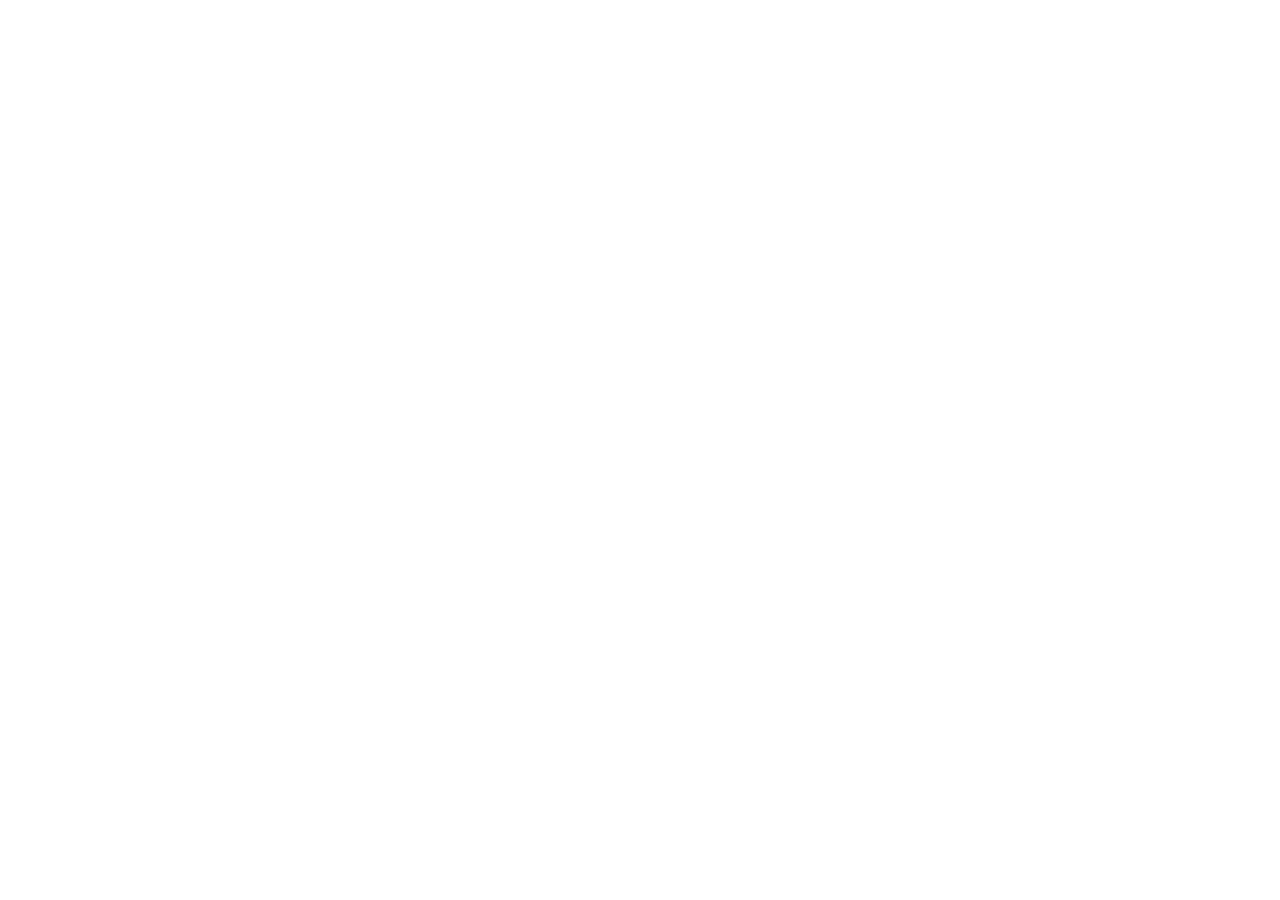
==== index.html @ 7183d559 "initial" ====
<!doctype html>
<html lang="en">
  <head>
    <meta charset="UTF-8" />
    <meta name="viewport" content="width=device-width, initial-scale=1.0" />
    <title>ChaloChale-Home</title>
  </head>
  <body>
    <!-- Home Page -->
  </body>
</html>
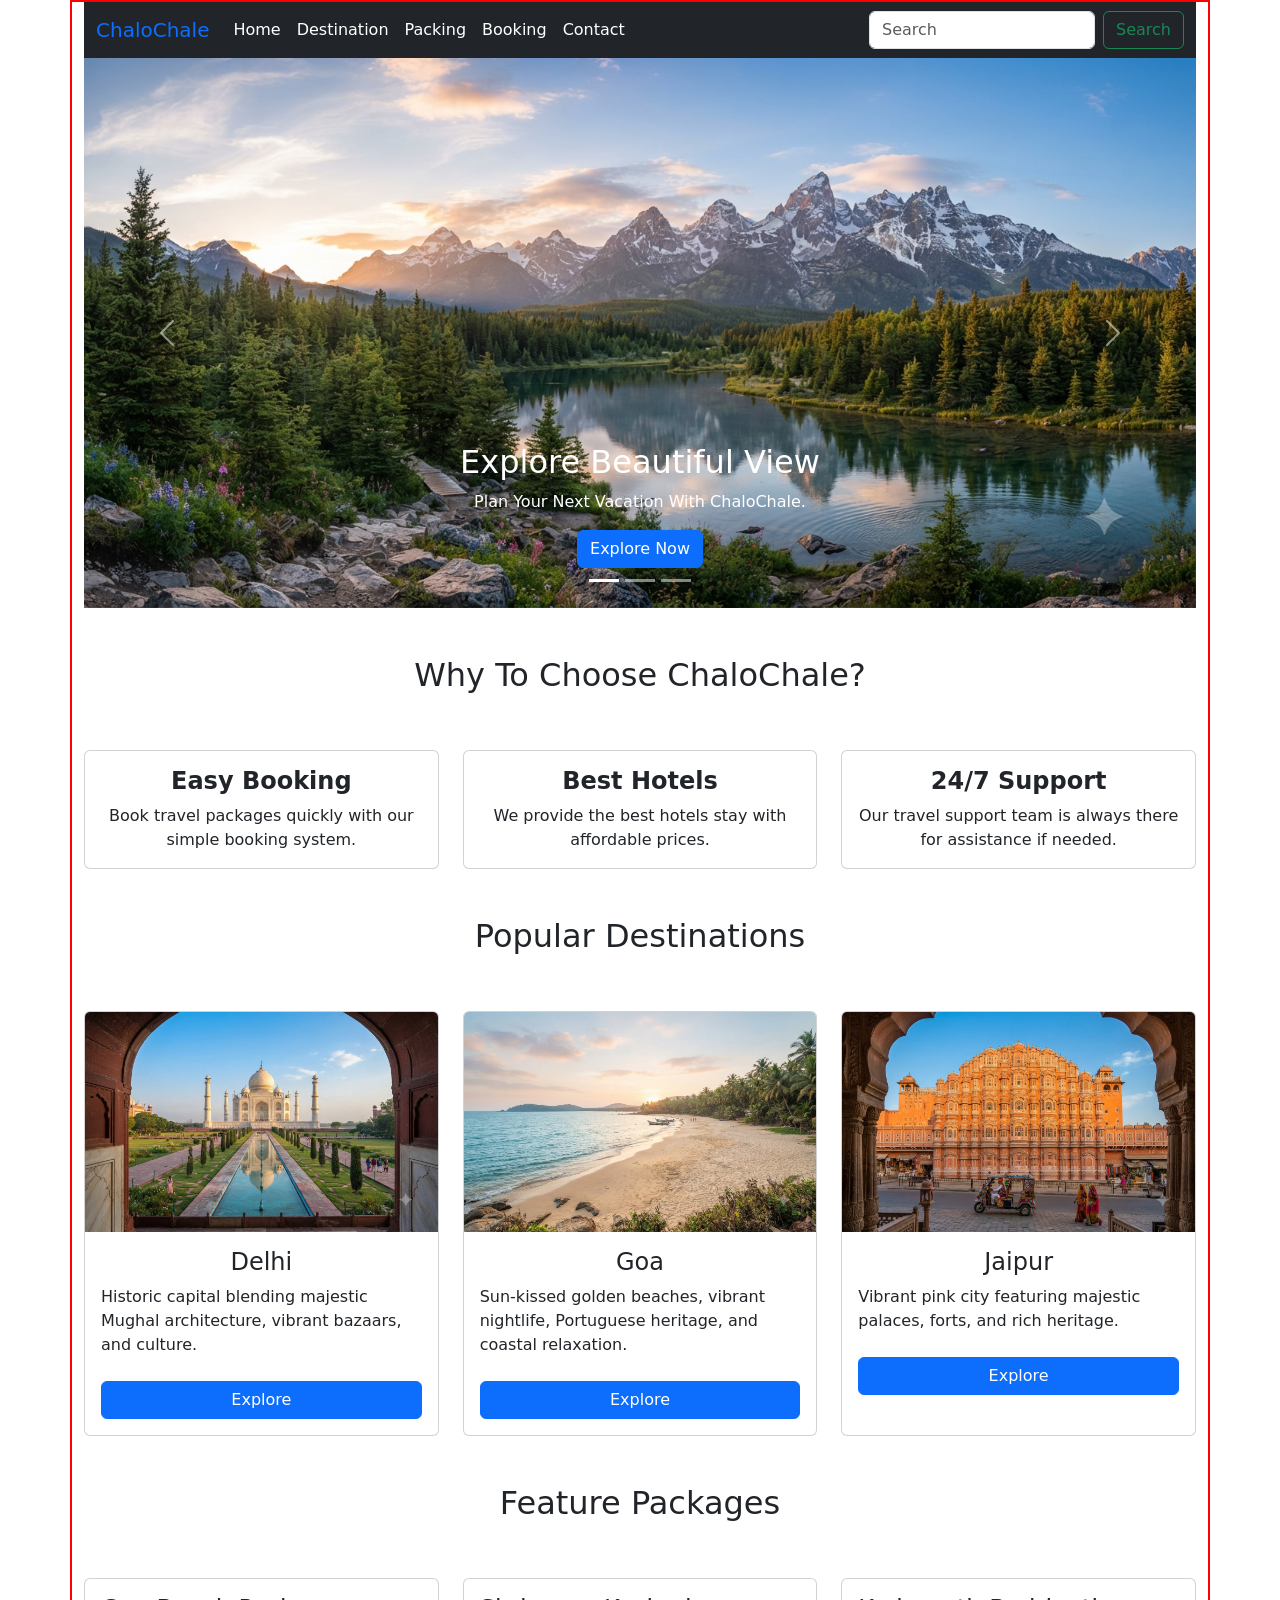
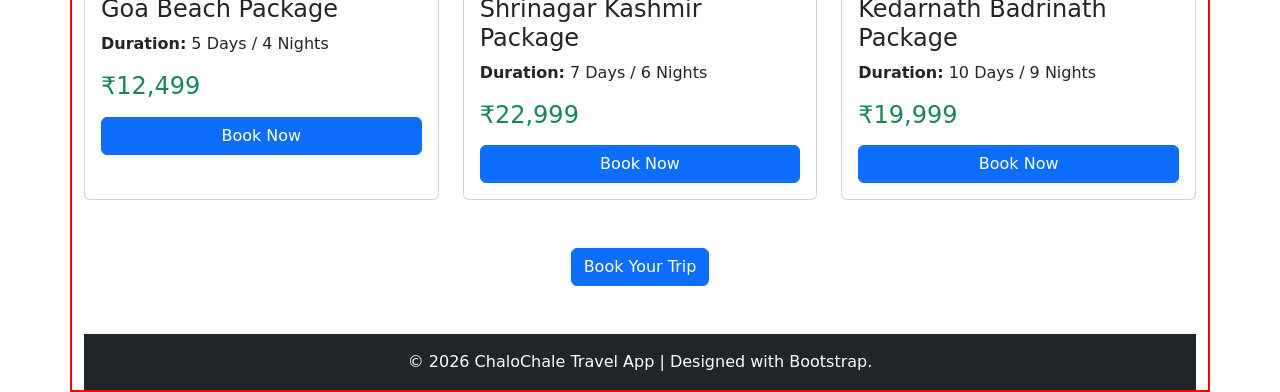
==== commit c4cddec1: "Updated" ====
--- a/index.html
+++ b/index.html
@@ -4,8 +4,400 @@
     <meta charset="UTF-8" />
     <meta name="viewport" content="width=device-width, initial-scale=1.0" />
     <title>ChaloChale-Home</title>
+    <link
+      href="https://cdn.jsdelivr.net/npm/bootstrap@5.3.8/dist/css/bootstrap.min.css"
+      rel="stylesheet"
+      integrity="sha384-sRIl4kxILFvY47J16cr9ZwB07vP4J8+LH7qKQnuqkuIAvNWLzeN8tE5YBujZqJLB"
+      crossorigin="anonymous"
+    />
   </head>
   <body>
     <!-- Home Page -->
+    <div class="container-md" style="border: 2px solid red">
+      <div class="row">
+        <div class="col-md-12">
+          <!-- navbar start -->
+          <nav class="navbar navbar-expand-lg navbar-dark bg-dark">
+            <div class="container-fluid">
+              <button
+                class="navbar-toggler"
+                type="button"
+                data-bs-toggle="collapse"
+                data-bs-target="#navbarTogglerDemo03"
+                aria-controls="navbarTogglerDemo03"
+                aria-expanded="false"
+                aria-label="Toggle navigation"
+              >
+                <span class="navbar-toggler-icon"></span>
+              </button>
+              <a class="navbar-brand text-primary" href="#">ChaloChale</a>
+              <div class="collapse navbar-collapse" id="navbarTogglerDemo03">
+                <ul class="navbar-nav me-auto mb-2 mb-lg-0">
+                  <li class="nav-item">
+                    <a
+                      class="nav-link active text-white"
+                      aria-current="page"
+                      href="index.html"
+                      >Home</a
+                    >
+                  </li>
+                  <li class="nav-item">
+                    <a
+                      class="nav-link active text-white"
+                      aria-current="page"
+                      href="destinations.html"
+                      >Destination</a
+                    >
+                  </li>
+                  <li class="nav-item">
+                    <a
+                      class="nav-link active text-white"
+                      aria-current="page"
+                      href="packing.html"
+                      >Packing</a
+                    >
+                  </li>
+                  <li class="nav-item">
+                    <a
+                      class="nav-link active text-white"
+                      aria-current="page"
+                      href="booking.html"
+                      >Booking</a
+                    >
+                  </li>
+                  <li class="nav-item">
+                    <a
+                      class="nav-link active text-white"
+                      aria-current="page"
+                      href="conatct.html"
+                      >Contact</a
+                    >
+                  </li>
+                </ul>
+                <form class="d-flex" role="search">
+                  <input
+                    class="form-control me-2"
+                    type="search"
+                    placeholder="Search"
+                    aria-label="Search"
+                  />
+                  <button class="btn btn-outline-success" type="submit">
+                    Search
+                  </button>
+                </form>
+              </div>
+            </div>
+          </nav>
+          <!-- navbar ends -->
+        </div>
+      </div>
+
+      <div class="row">
+        <div class="col-md-12">
+          <!-- carousel start -->
+          <div id="carouselExampleCaptions" class="carousel slide">
+            <div class="carousel-indicators">
+              <button
+                type="button"
+                data-bs-target="#carouselExampleCaptions"
+                data-bs-slide-to="0"
+                class="active"
+                aria-current="true"
+                aria-label="Slide 1"
+              ></button>
+              <button
+                type="button"
+                data-bs-target="#carouselExampleCaptions"
+                data-bs-slide-to="1"
+                aria-label="Slide 2"
+              ></button>
+              <button
+                type="button"
+                data-bs-target="#carouselExampleCaptions"
+                data-bs-slide-to="2"
+                aria-label="Slide 3"
+              ></button>
+            </div>
+            <div class="carousel-inner">
+              <div class="carousel-item active">
+                <img
+                  src="./Assets/Images/carousel1.png"
+                  class="d-block w-100"
+                  alt="carousel1"
+                />
+                <div class="carousel-caption d-none d-md-block">
+                  <h2>Explore Beautiful View</h2>
+                  <p>Plan Your Next Vacation With ChaloChale.</p>
+                  <button class="btn btn-primary">Explore Now</button>
+                </div>
+              </div>
+              <div class="carousel-item">
+                <img
+                  src="./Assets/Images/carousel2.png"
+                  class="d-block w-100"
+                  alt="carousel2"
+                />
+                <div class="carousel-caption d-none d-md-block">
+                  <h2>Adventure in Mountains</h2>
+                  <p>Discover Tracking and Hacking packages.</p>
+                  <button class="btn btn-success">View Packages</button>
+                </div>
+              </div>
+              <div class="carousel-item">
+                <img
+                  src="./Assets/Images/carousel3.png"
+                  class="d-block w-100"
+                  alt="carousel3"
+                />
+                <div class="carousel-caption d-none d-md-block">
+                  <h2>Enjoy City Tours</h2>
+                  <p>Book affordable travel plans.</p>
+                  <button class="btn btn-warning">Book Trip</button>
+                </div>
+              </div>
+            </div>
+            <button
+              class="carousel-control-prev"
+              type="button"
+              data-bs-target="#carouselExampleCaptions"
+              data-bs-slide="prev"
+            >
+              <span
+                class="carousel-control-prev-icon"
+                aria-hidden="true"
+              ></span>
+              <span class="visually-hidden">Previous</span>
+            </button>
+            <button
+              class="carousel-control-next"
+              type="button"
+              data-bs-target="#carouselExampleCaptions"
+              data-bs-slide="next"
+            >
+              <span
+                class="carousel-control-next-icon"
+                aria-hidden="true"
+              ></span>
+              <span class="visually-hidden">Next</span>
+            </button>
+          </div>
+          <!-- carousel ends -->
+        </div>
+      </div>
+
+      <div class="row">
+        <div class="col-md-12">
+          <!-- service start -->
+          <h2 class="text-center py-5">Why To Choose ChaloChale?</h2>
+          <div class="row row-cols-1 row-cols-md-3 g-4">
+            <div class="col">
+              <div class="card h-100">
+                <div class="card-body">
+                  <h4 class="card-title fw-bold text-center">Easy Booking</h4>
+                  <p class="card-text text-center">
+                    Book travel packages quickly with our simple booking system.
+                  </p>
+                </div>
+              </div>
+            </div>
+            <div class="col">
+              <div class="card h-100">
+                <div class="card-body">
+                  <h4 class="card-title fw-bold text-center">Best Hotels</h4>
+                  <p class="card-text text-center">
+                    We provide the best hotels stay with affordable prices.
+                  </p>
+                </div>
+              </div>
+            </div>
+            <div class="col">
+              <div class="card h-100">
+                <div class="card-body">
+                  <h4 class="card-title fw-bold text-center">24/7 Support</h4>
+                  <p class="card-text text-center">
+                    Our travel support team is always there for assistance if
+                    needed.
+                  </p>
+                </div>
+              </div>
+            </div>
+          </div>
+          <!-- service ends -->
+        </div>
+      </div>
+
+      <!-- popular destination cards -->
+      <h2 class="text-center py-5">Popular Destinations</h2>
+      <div class="row row-cols-1 row-cols-md-3 g-4">
+        <div class="col">
+          <div class="card h-100">
+            <img
+              src="./Assets/Images/Delhi.png"
+              class="card-img-top"
+              alt="delhi"
+            />
+            <div class="card-body">
+              <h4 class="card-title text-center">Delhi</h4>
+              <p class="card-text">
+                Historic capital blending majestic Mughal architecture, vibrant
+                bazaars, and culture.
+              </p>
+              <button class="btn btn-primary w-100 mt-2">Explore</button>
+            </div>
+          </div>
+        </div>
+        <div class="col">
+          <div class="card h-100">
+            <img src="./Assets/Images/Goa.png" class="card-img-top" alt="..." />
+            <div class="card-body">
+              <h4 class="card-title text-center">Goa</h4>
+              <p class="card-text">
+                Sun-kissed golden beaches, vibrant nightlife, Portuguese
+                heritage, and coastal relaxation.
+              </p>
+              <button class="btn btn-primary w-100 mt-2">Explore</button>
+            </div>
+          </div>
+        </div>
+        <div class="col">
+          <div class="card h-100">
+            <img
+              src="./Assets/Images/Jaipur.png"
+              class="card-img-top"
+              alt="..."
+            />
+            <div class="card-body">
+              <h4 class="card-title text-center">Jaipur</h4>
+              <p class="card-text">
+                Vibrant pink city featuring majestic palaces, forts, and rich
+                heritage.
+              </p>
+              <button class="btn btn-primary w-100 mt-2">Explore</button>
+            </div>
+          </div>
+        </div>
+      </div>
+      <!-- popular destination cards ends -->
+
+      <!-- feature packages starts -->
+      <h2 class="text-center py-5">Feature Packages</h2>
+      <div class="row row-cols-1 row-cols-md-3 g-4">
+        <div class="col">
+          <div class="card h-100">
+            <div class="card-body">
+              <h4 class="card-title text-left">Goa Beach Package</h4>
+              <p class="card-text text-left">
+                <b>Duration:</b> 5 Days / 4 Nights
+              </p>
+              <h4 class="text-success">₹12,499</h4>
+              <button class="btn btn-primary w-100 mt-2">Book Now</button>
+            </div>
+          </div>
+        </div>
+        <div class="col">
+          <div class="card h-100">
+            <div class="card-body">
+              <h4 class="card-title text-left">Shrinagar Kashmir Package</h4>
+              <p class="card-text text-left">
+                <b>Duration:</b> 7 Days / 6 Nights
+              </p>
+              <h4 class="text-success">₹22,999</h4>
+              <button class="btn btn-primary w-100 mt-2">Book Now</button>
+            </div>
+          </div>
+        </div>
+        <div class="col">
+          <div class="card h-100">
+            <div class="card-body">
+              <h4 class="card-title text-left">Kedarnath Badrinath Package</h4>
+              <p class="card-text text-left">
+                <b>Duration:</b> 10 Days / 9 Nights
+              </p>
+              <h4 class="text-success">₹19,999</h4>
+              <button class="btn btn-primary w-100 mt-2">Book Now</button>
+            </div>
+          </div>
+        </div>
+      </div>
+      <!-- feature packages ends -->
+
+      <!-- modal for book your trip starts -->
+      <div class="d-flex justify-content-center">
+      <button
+      type="button"
+      class="btn btn-primary m-5"
+      onclick="openModal()" 
+      >
+      Book Your Trip
+      </button>
+      </div>
+
+<dialog class="dialog" id="exampleDialog">
+  <div class="dialog-header d-flex justify-content-between align-items-center">
+  <h1 class="dialog-title mb-0">Book Your Trip</h1>
+
+  <button
+    type="button"
+    class="btn-close"
+    onclick="closeModal()"
+    aria-label="Close"
+  ></button>
+</div>
+
+  <div class="dialog-body">
+   <form class="row g-3">
+   <div class="md:col-6">
+    <label for="fullname" class="form-label">Full Name</label>
+    <input type="text" class="form-control" id="fullname">
+  </div>
+  <div class="md:col-6">
+    <label for="inputEmail4" class="form-label">Email</label>
+    <input type="email" class="form-control" id="inputEmail4">
+  </div>
+  <div class="md:col-6">
+    <label for="inputPassword4" class="form-label">Password</label>
+    <input type="password" class="form-control" id="inputPassword4">
+  </div>
+  <div class="md:col-4">
+    <label for="inputState" class="form-label">State</label>
+    <select id="inputState" class="form-control">
+      <option selected>Choose...</option>
+      <option>...</option>
+    </select>
+  </div>
+  <div class="md:col-6">
+  <label for="datepickerIconStart" class="form-label d-block">Travel Date</label>
+   <input type="date" class="form-ghost" id="datepickerIconStart" data-bs-toggle="datepicker" autocomplete="off" placeholder="Choose date…">
+</div>
+  <div class="md-col-12">
+  <label for="count">Number of people</label>
+  <input type="number" placeholder="Enter number of people">
+  </div>
+  </div>
+  
+</form>
+  
+
+  <div class="dialog-footer">
+    <button
+      type="button"
+      class="btn btn-success"
+      onclick="submitBooking()"
+    >
+      Submit Booking Request
+    </button>
+  </div>
+</dialog>
+
+<footer class="bg-dark text-white text-center py-3">
+<p class="mb-0">&copy; 2026 ChaloChale Travel App | Designed with Bootstrap.</p>
+</footer>
+
+    <script
+      src="https://cdn.jsdelivr.net/npm/bootstrap@5.3.8/dist/js/bootstrap.bundle.min.js"
+      integrity="sha384-FKyoEForCGlyvwx9Hj09JcYn3nv7wiPVlz7YYwJrWVcXK/BmnVDxM+D2scQbITxI"
+      crossorigin="anonymous"
+    ></script>
+    <script src="./JS/script.js"></script>
   </body>
 </html>
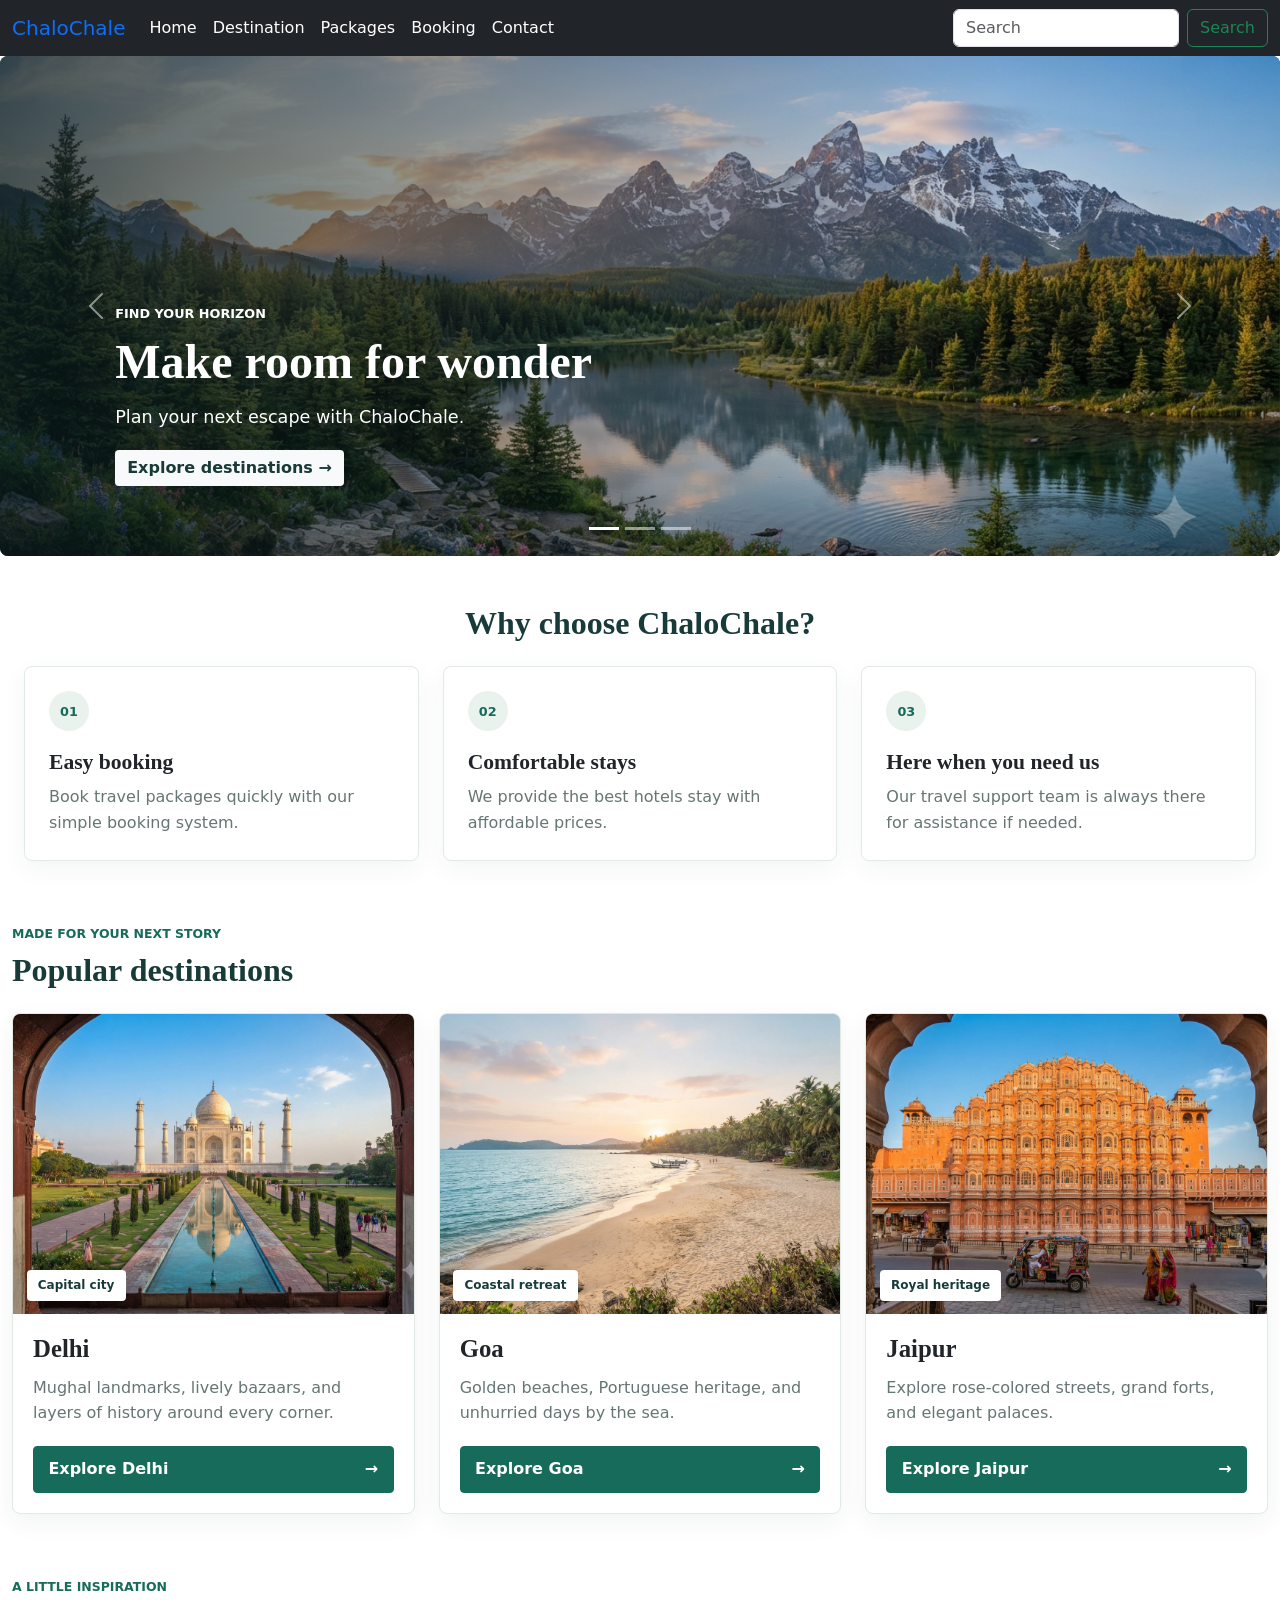
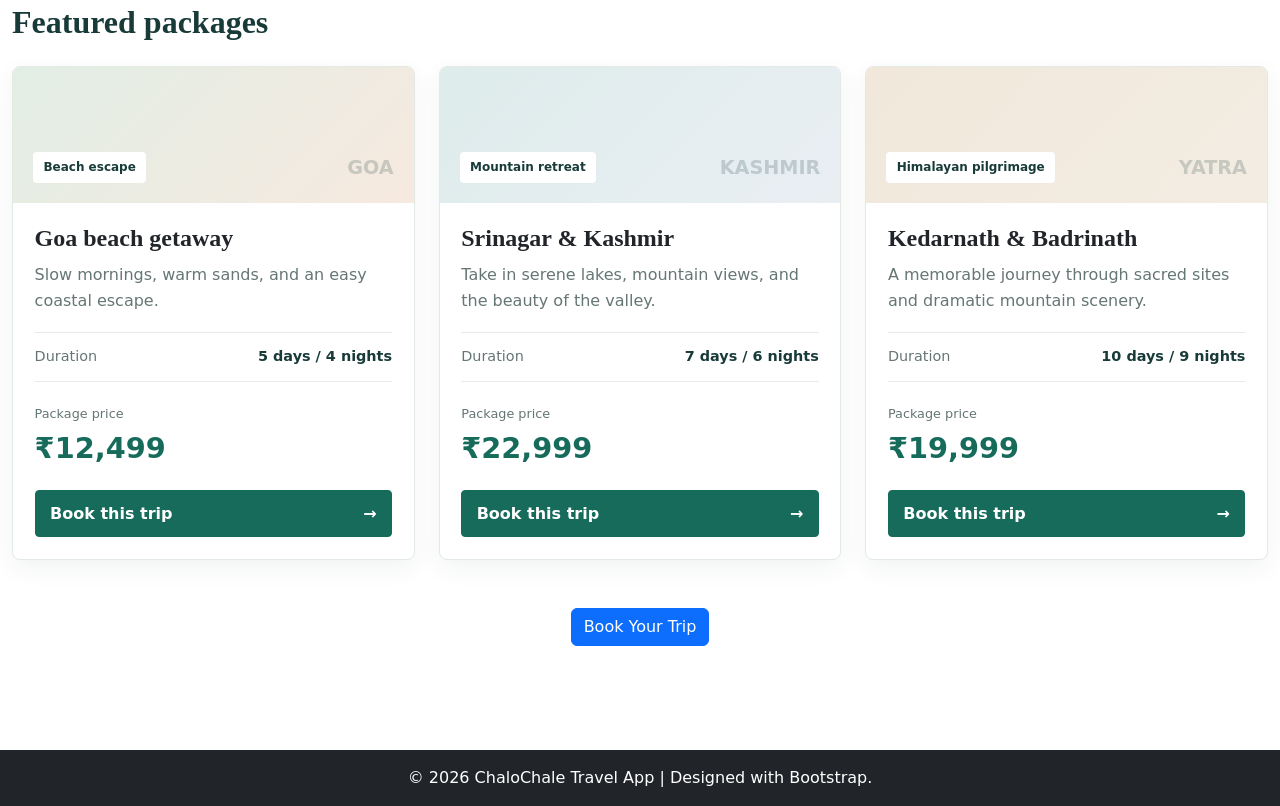
==== commit ba616b0e: "Updated" ====
--- a/index.html
+++ b/index.html
@@ -10,10 +10,11 @@
       integrity="sha384-sRIl4kxILFvY47J16cr9ZwB07vP4J8+LH7qKQnuqkuIAvNWLzeN8tE5YBujZqJLB"
       crossorigin="anonymous"
     />
+    <link rel="stylesheet" href="./CSS/style.css" />
   </head>
   <body>
     <!-- Home Page -->
-    <div class="container-md" style="border: 2px solid red">
+    <div class="container-fluid px-0 home-page">
       <div class="row">
         <div class="col-md-12">
           <!-- navbar start -->
@@ -53,8 +54,8 @@
                     <a
                       class="nav-link active text-white"
                       aria-current="page"
-                      href="packing.html"
-                      >Packing</a
+                      href="packages.html"
+                      >Packages</a
                     >
                   </li>
                   <li class="nav-item">
@@ -95,7 +96,7 @@
       <div class="row">
         <div class="col-md-12">
           <!-- carousel start -->
-          <div id="carouselExampleCaptions" class="carousel slide">
+          <div id="carouselExampleCaptions" class="carousel slide home-carousel">
             <div class="carousel-indicators">
               <button
                 type="button"
@@ -122,37 +123,40 @@
               <div class="carousel-item active">
                 <img
                   src="./Assets/Images/carousel1.png"
-                  class="d-block w-100"
-                  alt="carousel1"
+                  class="d-block w-100 home-carousel-image"
+                  alt="Mountain lake and forest at sunset"
                 />
-                <div class="carousel-caption d-none d-md-block">
-                  <h2>Explore Beautiful View</h2>
-                  <p>Plan Your Next Vacation With ChaloChale.</p>
-                  <button class="btn btn-primary">Explore Now</button>
+                <div class="carousel-caption home-carousel-caption">
+                  <p class="carousel-eyebrow">Find your horizon</p>
+                  <h2>Make room for wonder</h2>
+                  <p>Plan your next escape with ChaloChale.</p>
+                  <a class="btn btn-light" href="destinations.html">Explore destinations <span aria-hidden="true">&rarr;</span></a>
                 </div>
               </div>
               <div class="carousel-item">
                 <img
                   src="./Assets/Images/carousel2.png"
-                  class="d-block w-100"
-                  alt="carousel2"
+                  class="d-block w-100 home-carousel-image"
+                  alt="Alpine lake and waterfall surrounded by mountains"
                 />
-                <div class="carousel-caption d-none d-md-block">
-                  <h2>Adventure in Mountains</h2>
-                  <p>Discover Tracking and Hacking packages.</p>
-                  <button class="btn btn-success">View Packages</button>
+                <div class="carousel-caption home-carousel-caption">
+                  <p class="carousel-eyebrow">Take the scenic route</p>
+                  <h2>Adventure starts out there</h2>
+                  <p>Find a mountain escape made for you.</p>
+                  <a class="btn btn-light" href="packages.html">View packages <span aria-hidden="true">&rarr;</span></a>
                 </div>
               </div>
               <div class="carousel-item">
                 <img
                   src="./Assets/Images/carousel3.png"
-                  class="d-block w-100"
-                  alt="carousel3"
+                  class="d-block w-100 home-carousel-image"
+                  alt="City skyline nestled among mountains at sunset"
                 />
-                <div class="carousel-caption d-none d-md-block">
-                  <h2>Enjoy City Tours</h2>
-                  <p>Book affordable travel plans.</p>
-                  <button class="btn btn-warning">Book Trip</button>
+                <div class="carousel-caption home-carousel-caption">
+                  <p class="carousel-eyebrow">A new view awaits</p>
+                  <h2>City lights, mountain air</h2>
+                  <p>Turn your next getaway into a story worth telling.</p>
+                  <a class="btn btn-light" href="booking.html">Plan your trip <span aria-hidden="true">&rarr;</span></a>
                 </div>
               </div>
             </div>
@@ -185,141 +189,160 @@
         </div>
       </div>
 
-      <div class="row">
+      <div class="row home-benefits">
         <div class="col-md-12">
           <!-- service start -->
-          <h2 class="text-center py-5">Why To Choose ChaloChale?</h2>
-          <div class="row row-cols-1 row-cols-md-3 g-4">
+          <h2 class="home-section-title text-center">Why choose ChaloChale?</h2>
+          <div class="row row-cols-1 row-cols-sm-2 row-cols-lg-3 g-4">
             <div class="col">
-              <div class="card h-100">
+              <article class="card home-feature-card h-100">
                 <div class="card-body">
-                  <h4 class="card-title fw-bold text-center">Easy Booking</h4>
-                  <p class="card-text text-center">
+                  <span class="feature-index" aria-hidden="true">01</span>
+                  <h3 class="card-title fw-bold">Easy booking</h3>
+                  <p class="card-text">
                     Book travel packages quickly with our simple booking system.
                   </p>
                 </div>
-              </div>
+              </article>
             </div>
             <div class="col">
-              <div class="card h-100">
+              <article class="card home-feature-card h-100">
                 <div class="card-body">
-                  <h4 class="card-title fw-bold text-center">Best Hotels</h4>
-                  <p class="card-text text-center">
+                  <span class="feature-index" aria-hidden="true">02</span>
+                  <h3 class="card-title fw-bold">Comfortable stays</h3>
+                  <p class="card-text">
                     We provide the best hotels stay with affordable prices.
                   </p>
                 </div>
-              </div>
+              </article>
             </div>
             <div class="col">
-              <div class="card h-100">
+              <article class="card home-feature-card h-100">
                 <div class="card-body">
-                  <h4 class="card-title fw-bold text-center">24/7 Support</h4>
-                  <p class="card-text text-center">
+                  <span class="feature-index" aria-hidden="true">03</span>
+                  <h3 class="card-title fw-bold">Here when you need us</h3>
+                  <p class="card-text">
                     Our travel support team is always there for assistance if
                     needed.
                   </p>
                 </div>
-              </div>
+              </article>
             </div>
           </div>
           <!-- service ends -->
         </div>
       </div>
 
-      <!-- popular destination cards -->
-      <h2 class="text-center py-5">Popular Destinations</h2>
-      <div class="row row-cols-1 row-cols-md-3 g-4">
-        <div class="col">
-          <div class="card h-100">
-            <img
-              src="./Assets/Images/Delhi.png"
-              class="card-img-top"
-              alt="delhi"
-            />
-            <div class="card-body">
-              <h4 class="card-title text-center">Delhi</h4>
-              <p class="card-text">
-                Historic capital blending majestic Mughal architecture, vibrant
-                bazaars, and culture.
-              </p>
-              <button class="btn btn-primary w-100 mt-2">Explore</button>
-            </div>
-          </div>
-        </div>
-        <div class="col">
-          <div class="card h-100">
-            <img src="./Assets/Images/Goa.png" class="card-img-top" alt="..." />
-            <div class="card-body">
-              <h4 class="card-title text-center">Goa</h4>
-              <p class="card-text">
-                Sun-kissed golden beaches, vibrant nightlife, Portuguese
-                heritage, and coastal relaxation.
-              </p>
-              <button class="btn btn-primary w-100 mt-2">Explore</button>
-            </div>
-          </div>
-        </div>
-        <div class="col">
-          <div class="card h-100">
-            <img
-              src="./Assets/Images/Jaipur.png"
-              class="card-img-top"
-              alt="..."
-            />
-            <div class="card-body">
-              <h4 class="card-title text-center">Jaipur</h4>
-              <p class="card-text">
-                Vibrant pink city featuring majestic palaces, forts, and rich
-                heritage.
-              </p>
-              <button class="btn btn-primary w-100 mt-2">Explore</button>
-            </div>
-          </div>
-        </div>
-      </div>
-      <!-- popular destination cards ends -->
-
-      <!-- feature packages starts -->
-      <h2 class="text-center py-5">Feature Packages</h2>
-      <div class="row row-cols-1 row-cols-md-3 g-4">
-        <div class="col">
-          <div class="card h-100">
-            <div class="card-body">
-              <h4 class="card-title text-left">Goa Beach Package</h4>
-              <p class="card-text text-left">
-                <b>Duration:</b> 5 Days / 4 Nights
-              </p>
-              <h4 class="text-success">₹12,499</h4>
-              <button class="btn btn-primary w-100 mt-2">Book Now</button>
-            </div>
-          </div>
-        </div>
-        <div class="col">
-          <div class="card h-100">
-            <div class="card-body">
-              <h4 class="card-title text-left">Shrinagar Kashmir Package</h4>
-              <p class="card-text text-left">
-                <b>Duration:</b> 7 Days / 6 Nights
-              </p>
-              <h4 class="text-success">₹22,999</h4>
-              <button class="btn btn-primary w-100 mt-2">Book Now</button>
-            </div>
-          </div>
-        </div>
-        <div class="col">
-          <div class="card h-100">
-            <div class="card-body">
-              <h4 class="card-title text-left">Kedarnath Badrinath Package</h4>
-              <p class="card-text text-left">
-                <b>Duration:</b> 10 Days / 9 Nights
-              </p>
-              <h4 class="text-success">₹19,999</h4>
-              <button class="btn btn-primary w-100 mt-2">Book Now</button>
-            </div>
-          </div>
-        </div>
-      </div>
-      <!-- feature packages ends -->
+      <section class="home-content-section" aria-label="Popular destinations">
+        <div class="section-heading">
+          <p class="section-eyebrow">Made for your next story</p>
+          <h2 class="home-section-title">Popular destinations</h2>
+        </div>
+        <div class="row row-cols-1 row-cols-sm-2 row-cols-xl-3 g-4">
+          <div class="col">
+            <article class="card destination-card h-100">
+              <div class="destination-image-wrap">
+                <img src="./Assets/Images/Delhi.png" class="card-img-top" alt="Historic architecture in Delhi" />
+                <span class="destination-tag">Capital city</span>
+              </div>
+              <div class="card-body d-flex flex-column">
+                <h3 class="card-title">Delhi</h3>
+                <p class="card-text">Mughal landmarks, lively bazaars, and layers of history around every corner.</p>
+                <a href="destinations.html" class="btn destination-button mt-auto">Explore Delhi <span aria-hidden="true">&rarr;</span></a>
+              </div>
+            </article>
+          </div>
+          <div class="col">
+            <article class="card destination-card h-100">
+              <div class="destination-image-wrap">
+                <img src="./Assets/Images/Goa.png" class="card-img-top" alt="Coastal scenery in Goa" />
+                <span class="destination-tag">Coastal retreat</span>
+              </div>
+              <div class="card-body d-flex flex-column">
+                <h3 class="card-title">Goa</h3>
+                <p class="card-text">Golden beaches, Portuguese heritage, and unhurried days by the sea.</p>
+                <a href="destinations.html" class="btn destination-button mt-auto">Explore Goa <span aria-hidden="true">&rarr;</span></a>
+              </div>
+            </article>
+          </div>
+          <div class="col">
+            <article class="card destination-card h-100">
+              <div class="destination-image-wrap">
+                <img src="./Assets/Images/Jaipur.png" class="card-img-top" alt="Palace architecture in Jaipur" />
+                <span class="destination-tag">Royal heritage</span>
+              </div>
+              <div class="card-body d-flex flex-column">
+                <h3 class="card-title">Jaipur</h3>
+                <p class="card-text">Explore rose-colored streets, grand forts, and elegant palaces.</p>
+                <a href="destinations.html" class="btn destination-button mt-auto">Explore Jaipur <span aria-hidden="true">&rarr;</span></a>
+              </div>
+            </article>
+          </div>
+        </div>
+      </section>
+
+      <section class="home-content-section" aria-label="Featured travel packages">
+        <div class="section-heading">
+          <p class="section-eyebrow">A little inspiration</p>
+          <h2 class="home-section-title">Featured packages</h2>
+        </div>
+        <div class="row row-cols-1 row-cols-md-2 row-cols-xl-3 g-4">
+          <div class="col">
+            <article class="card package-card package-card--goa h-100">
+              <div class="package-card-banner">
+                <span>Beach escape</span>
+                <span class="package-mark" aria-hidden="true">GOA</span>
+              </div>
+              <div class="card-body d-flex flex-column">
+                <h3 class="card-title">Goa beach getaway</h3>
+                <p class="package-description">Slow mornings, warm sands, and an easy coastal escape.</p>
+                <p class="package-duration"><span>Duration</span><strong>5 days / 4 nights</strong></p>
+                <div class="package-price-wrap">
+                  <span class="package-price-label">Package price</span>
+                  <p class="package-price mb-0">₹12,499</p>
+                </div>
+                <a href="booking.html" class="btn package-button mt-auto">Book this trip <span aria-hidden="true">&rarr;</span></a>
+              </div>
+            </article>
+          </div>
+          <div class="col">
+            <article class="card package-card package-card--kashmir h-100">
+              <div class="package-card-banner">
+                <span>Mountain retreat</span>
+                <span class="package-mark" aria-hidden="true">KASHMIR</span>
+              </div>
+              <div class="card-body d-flex flex-column">
+                <h3 class="card-title">Srinagar &amp; Kashmir</h3>
+                <p class="package-description">Take in serene lakes, mountain views, and the beauty of the valley.</p>
+                <p class="package-duration"><span>Duration</span><strong>7 days / 6 nights</strong></p>
+                <div class="package-price-wrap">
+                  <span class="package-price-label">Package price</span>
+                  <p class="package-price mb-0">₹22,999</p>
+                </div>
+                <a href="booking.html" class="btn package-button mt-auto">Book this trip <span aria-hidden="true">&rarr;</span></a>
+              </div>
+            </article>
+          </div>
+          <div class="col">
+            <article class="card package-card package-card--pilgrimage h-100">
+              <div class="package-card-banner">
+                <span>Himalayan pilgrimage</span>
+                <span class="package-mark" aria-hidden="true">YATRA</span>
+              </div>
+              <div class="card-body d-flex flex-column">
+                <h3 class="card-title">Kedarnath &amp; Badrinath</h3>
+                <p class="package-description">A memorable journey through sacred sites and dramatic mountain scenery.</p>
+                <p class="package-duration"><span>Duration</span><strong>10 days / 9 nights</strong></p>
+                <div class="package-price-wrap">
+                  <span class="package-price-label">Package price</span>
+                  <p class="package-price mb-0">₹19,999</p>
+                </div>
+                <a href="booking.html" class="btn package-button mt-auto">Book this trip <span aria-hidden="true">&rarr;</span></a>
+              </div>
+            </article>
+          </div>
+        </div>
+      </section>
 
       <!-- modal for book your trip starts -->
       <div class="d-flex justify-content-center">
@@ -389,7 +412,9 @@
   </div>
 </dialog>
 
-<footer class="bg-dark text-white text-center py-3">
+  </div>
+
+<footer class="bg-dark text-white text-center py-3 mt-4">
 <p class="mb-0">&copy; 2026 ChaloChale Travel App | Designed with Bootstrap.</p>
 </footer>
 
--- a/CSS/style.css
+++ b/CSS/style.css
@@ -0,0 +1,533 @@
+.destinations-page {
+	--destination-ink: #183b3a;
+	--destination-green: #176b5b;
+	--destination-coral: #ef7658;
+	--destination-muted: #657674;
+	min-height: 70vh;
+	background: #f4f7f3;
+	color: var(--destination-ink);
+}
+
+.destinations-heading {
+	padding: clamp(3.5rem, 8vw, 6rem) 1rem 3rem;
+	background:
+		radial-gradient(ellipse at 85% 15%, rgb(239 118 88 / 12%), transparent 28%),
+		linear-gradient(135deg, #eef4ed, #f8f6ef 72%);
+}
+
+.destinations-eyebrow {
+	color: var(--destination-green);
+	font-size: 0.78rem;
+	font-weight: 700;
+	text-transform: uppercase;
+}
+
+.destinations-heading h1 {
+	font-family: Georgia, "Times New Roman", serif;
+	font-size: 3.5rem;
+	line-height: 1.05;
+}
+
+.destinations-intro {
+	max-width: 38rem;
+	margin-inline: auto;
+	color: var(--destination-muted);
+	font-size: 1.05rem;
+	line-height: 1.7;
+}
+
+.destinations-section {
+	padding-block: 1rem 5rem;
+}
+
+.destination-card {
+	overflow: hidden;
+	border: 1px solid #e3e9e3;
+	border-radius: 8px;
+	background: #fff;
+	box-shadow: 0 8px 24px rgb(24 59 58 / 6%);
+	transition: transform 180ms ease, box-shadow 180ms ease;
+}
+
+.destination-image-wrap {
+	position: relative;
+	overflow: hidden;
+	aspect-ratio: 4 / 3;
+	background: #dce6df;
+}
+
+.destination-image-wrap img {
+	width: 100%;
+	height: 100%;
+	object-fit: cover;
+	transition: transform 300ms ease;
+}
+
+.destination-tag {
+	position: absolute;
+	bottom: 0.85rem;
+	left: 0.85rem;
+	max-width: calc(100% - 1.7rem);
+	padding: 0.4rem 0.7rem;
+	border-radius: 4px;
+	background: #fff;
+	color: var(--destination-ink);
+	font-size: 0.75rem;
+	font-weight: 700;
+}
+
+.destination-card .card-body {
+	padding: 1.25rem;
+}
+
+.destination-card .card-title {
+	margin-bottom: 0.65rem;
+	font-family: Georgia, "Times New Roman", serif;
+	font-size: 1.55rem;
+	font-weight: 700;
+}
+
+.destination-card .card-text {
+	margin-bottom: 1.25rem;
+	color: var(--destination-muted);
+	line-height: 1.6;
+}
+
+.destination-button {
+	display: flex;
+	align-items: center;
+	justify-content: space-between;
+	min-height: 2.8rem;
+	padding: 0.65rem 0.9rem;
+	border: 1px solid var(--destination-green);
+	border-radius: 4px;
+	background: var(--destination-green);
+	color: #fff;
+	font-weight: 700;
+	text-align: left;
+}
+
+.destination-button:hover {
+	border-color: var(--destination-ink);
+	background: var(--destination-ink);
+	color: #fff;
+}
+
+.destination-button:focus-visible {
+	outline: 3px solid var(--destination-coral);
+	outline-offset: 3px;
+}
+
+@media (hover: hover) {
+	.destination-card:hover {
+		transform: translateY(-4px);
+		box-shadow: 0 14px 30px rgb(24 59 58 / 12%);
+	}
+
+	.destination-card:hover img {
+		transform: scale(1.04);
+	}
+}
+
+@media (prefers-reduced-motion: reduce) {
+	.destination-card,
+	.destination-image-wrap img {
+		transition: none;
+	}
+}
+
+@media (max-width: 575.98px) {
+	.destinations-heading h1 {
+		font-size: 2.5rem;
+	}
+
+	.destinations-section {
+		padding-inline: 1.25rem;
+		padding-bottom: 3.5rem;
+	}
+}
+
+.packages-page {
+	--package-ink: #183b3a;
+	--package-green: #176b5b;
+	--package-coral: #ef7658;
+	--package-muted: #657674;
+	min-height: 70vh;
+	background: #f4f7f3;
+	color: var(--package-ink);
+}
+
+.packages-heading {
+	padding: clamp(3.5rem, 8vw, 6rem) 1rem 3rem;
+	background:
+		radial-gradient(ellipse at 85% 15%, rgb(239 118 88 / 12%), transparent 28%),
+		linear-gradient(135deg, #eef4ed, #f8f6ef 72%);
+}
+
+.packages-eyebrow {
+	color: var(--package-green);
+	font-size: 0.78rem;
+	font-weight: 700;
+	text-transform: uppercase;
+}
+
+.packages-heading h1 {
+	font-family: Georgia, "Times New Roman", serif;
+	font-size: 3.5rem;
+	line-height: 1.05;
+}
+
+.packages-intro {
+	max-width: 38rem;
+	margin-inline: auto;
+	color: var(--package-muted);
+	font-size: 1.05rem;
+	line-height: 1.7;
+}
+
+.packages-section {
+	padding-block: 1rem 5rem;
+}
+
+.package-card {
+	overflow: hidden;
+	border: 1px solid #e3e9e3;
+	border-radius: 8px;
+	background: #fff;
+	box-shadow: 0 8px 24px rgb(24 59 58 / 6%);
+	transition: transform 180ms ease, box-shadow 180ms ease;
+}
+
+.package-card-banner {
+	display: flex;
+	align-items: flex-end;
+	justify-content: space-between;
+	min-height: 8.5rem;
+	padding: 1.25rem;
+	background: linear-gradient(135deg, #e2eee5, #f6e9df);
+	color: var(--package-ink);
+}
+
+.package-card--kashmir .package-card-banner {
+	background: linear-gradient(135deg, #deeceb, #e9eef3);
+}
+
+.package-card--pilgrimage .package-card-banner {
+	background: linear-gradient(135deg, #f1e8db, #f3ece2);
+}
+
+.package-card-banner > span:first-child {
+	max-width: 65%;
+	padding: 0.4rem 0.65rem;
+	border-radius: 4px;
+	background: #fff;
+	font-size: 0.75rem;
+	font-weight: 700;
+}
+
+.package-mark {
+	color: rgb(24 59 58 / 20%);
+	font-size: 1.2rem;
+	font-weight: 800;
+}
+
+.package-card .card-body {
+	padding: 1.35rem;
+}
+
+.package-card .card-title {
+	margin-bottom: 0.55rem;
+	font-family: Georgia, "Times New Roman", serif;
+	font-size: 1.5rem;
+	font-weight: 700;
+}
+
+.package-description {
+	min-height: 3.2rem;
+	margin-bottom: 1.15rem;
+	color: var(--package-muted);
+	line-height: 1.6;
+}
+
+.package-duration {
+	display: flex;
+	flex-wrap: wrap;
+	justify-content: space-between;
+	gap: 0.35rem 1rem;
+	margin-bottom: 1.15rem;
+	padding-block: 0.85rem;
+	border-top: 1px solid #e7ece7;
+	border-bottom: 1px solid #e7ece7;
+	font-size: 0.9rem;
+}
+
+.package-duration span,
+.package-price-label {
+	color: var(--package-muted);
+}
+
+.package-duration strong {
+	color: var(--package-ink);
+}
+
+.package-price-wrap {
+	margin-bottom: 1.25rem;
+}
+
+.package-price-label {
+	font-size: 0.8rem;
+}
+
+.package-price {
+	margin-top: 0.15rem;
+	color: var(--package-green);
+	font-size: 1.8rem;
+	font-weight: 800;
+}
+
+.package-button {
+	display: flex;
+	align-items: center;
+	justify-content: space-between;
+	min-height: 2.8rem;
+	padding: 0.65rem 0.9rem;
+	border: 1px solid var(--package-green);
+	border-radius: 4px;
+	background: var(--package-green);
+	color: #fff;
+	font-weight: 700;
+	text-align: left;
+}
+
+.package-button:hover {
+	border-color: var(--package-ink);
+	background: var(--package-ink);
+	color: #fff;
+}
+
+.package-button:focus-visible {
+	outline: 3px solid var(--package-coral);
+	outline-offset: 3px;
+}
+
+@media (hover: hover) {
+	.package-card:hover {
+		transform: translateY(-4px);
+		box-shadow: 0 14px 30px rgb(24 59 58 / 12%);
+	}
+}
+
+@media (prefers-reduced-motion: reduce) {
+	.package-card {
+		transition: none;
+	}
+}
+
+@media (max-width: 575.98px) {
+	.packages-heading h1 {
+		font-size: 2.5rem;
+	}
+
+	.packages-section {
+		padding-inline: 1.25rem;
+		padding-bottom: 3.5rem;
+	}
+}
+
+.home-page {
+	--destination-ink: #183b3a;
+	--destination-green: #176b5b;
+	--destination-coral: #ef7658;
+	--destination-muted: #657674;
+	--package-ink: #183b3a;
+	--package-green: #176b5b;
+	--package-coral: #ef7658;
+	--package-muted: #657674;
+	width: 100%;
+	max-width: none;
+	padding-bottom: 2rem;
+	color: #183b3a;
+}
+
+.home-carousel {
+	overflow: hidden;
+	border-radius: 8px;
+	background: #183b3a;
+}
+
+.home-carousel .carousel-item {
+	position: relative;
+}
+
+.home-carousel .carousel-item::after {
+	position: absolute;
+	inset: 0;
+	background: linear-gradient(90deg, rgb(10 27 29 / 72%), rgb(10 27 29 / 5%) 78%);
+	content: "";
+}
+
+.home-carousel-image {
+	height: 500px;
+	object-fit: cover;
+	object-position: center;
+}
+
+.home-carousel-caption {
+	right: auto;
+	bottom: 14%;
+	left: 9%;
+	z-index: 1;
+	width: min(72%, 42rem);
+	padding: 0;
+	text-align: left;
+}
+
+.home-carousel-caption h2 {
+	margin-bottom: 0.8rem;
+	font-family: Georgia, "Times New Roman", serif;
+	font-size: 3rem;
+	font-weight: 700;
+}
+
+.home-carousel-caption p:not(.carousel-eyebrow) {
+	margin-bottom: 1.25rem;
+	font-size: 1.1rem;
+}
+
+.home-carousel-caption .btn {
+	border: 0;
+	border-radius: 4px;
+	color: #183b3a;
+	font-weight: 700;
+}
+
+.carousel-eyebrow {
+	margin-bottom: 0.65rem;
+	font-size: 0.8rem;
+	font-weight: 700;
+	text-transform: uppercase;
+}
+
+.home-benefits {
+	width: 100%;
+	max-width: 1320px;
+	margin-inline: auto;
+	padding-top: 3rem;
+	padding-inline: 12px;
+}
+
+.home-section-title {
+	margin-bottom: 1.5rem;
+	font-family: Georgia, "Times New Roman", serif;
+	font-size: 2rem;
+	font-weight: 700;
+}
+
+.home-feature-card {
+	border: 1px solid #e3e9e3;
+	border-radius: 8px;
+	background: #fff;
+	box-shadow: 0 8px 24px rgb(24 59 58 / 5%);
+}
+
+.home-feature-card .card-body {
+	padding: 1.5rem;
+}
+
+.feature-index {
+	display: inline-flex;
+	align-items: center;
+	justify-content: center;
+	width: 2.5rem;
+	 aspect-ratio: 1;
+	margin-bottom: 1.15rem;
+	border-radius: 50%;
+	background: #e9f2ec;
+	color: #176b5b;
+	font-size: 0.8rem;
+	font-weight: 800;
+}
+
+.home-feature-card .card-title {
+	margin-bottom: 0.55rem;
+	font-family: Georgia, "Times New Roman", serif;
+	font-size: 1.35rem;
+}
+
+.home-feature-card .card-text {
+	margin-bottom: 0;
+	color: #657674;
+	line-height: 1.6;
+}
+
+.home-content-section {
+	width: 100%;
+	max-width: 1320px;
+	margin-inline: auto;
+	padding-top: 4rem;
+	padding-inline: 12px;
+}
+
+.section-heading {
+	margin-bottom: 1.5rem;
+}
+
+.section-eyebrow {
+	margin-bottom: 0.45rem;
+	color: #176b5b;
+	font-size: 0.78rem;
+	font-weight: 700;
+	text-transform: uppercase;
+}
+
+.section-heading .home-section-title {
+	margin-bottom: 0;
+}
+
+@media (max-width: 575.98px) {
+	.home-carousel-image {
+		height: 340px;
+	}
+
+	.home-carousel-caption {
+		bottom: 12%;
+		left: 8%;
+		width: 82%;
+	}
+
+	.home-carousel-caption h2 {
+		margin-bottom: 0.5rem;
+		font-size: 1.8rem;
+	}
+
+	.home-carousel-caption p:not(.carousel-eyebrow) {
+		margin-bottom: 0.85rem;
+		font-size: 0.95rem;
+	}
+
+	.carousel-eyebrow {
+		font-size: 0.7rem;
+	}
+
+	.home-section-title {
+		font-size: 1.7rem;
+	}
+
+	.home-content-section {
+		padding-top: 3rem;
+	}
+
+	.home-benefits {
+		padding-top: 2rem;
+	}
+}
+
+@media (min-width: 576px) and (max-width: 991.98px) {
+	.home-carousel-image {
+		height: 420px;
+	}
+
+	.home-carousel-caption h2 {
+		font-size: 2.5rem;
+	}
+}
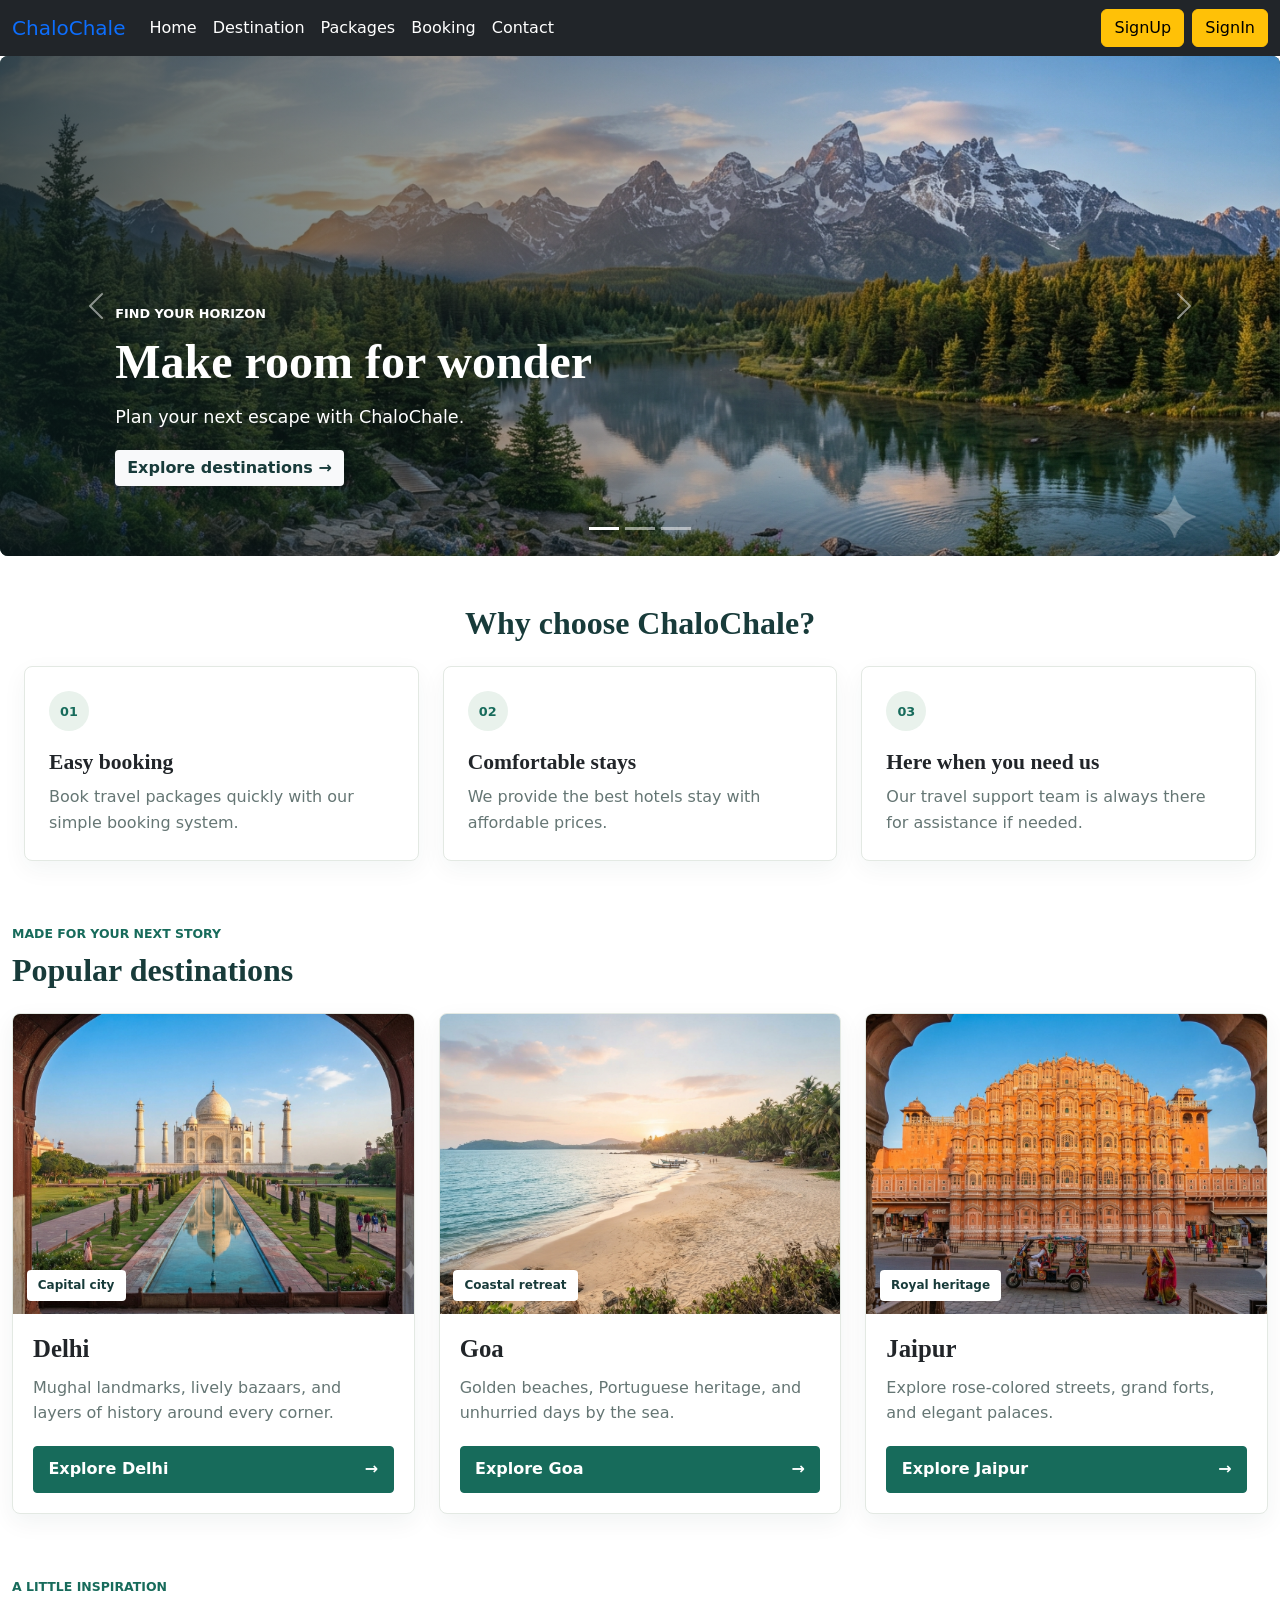
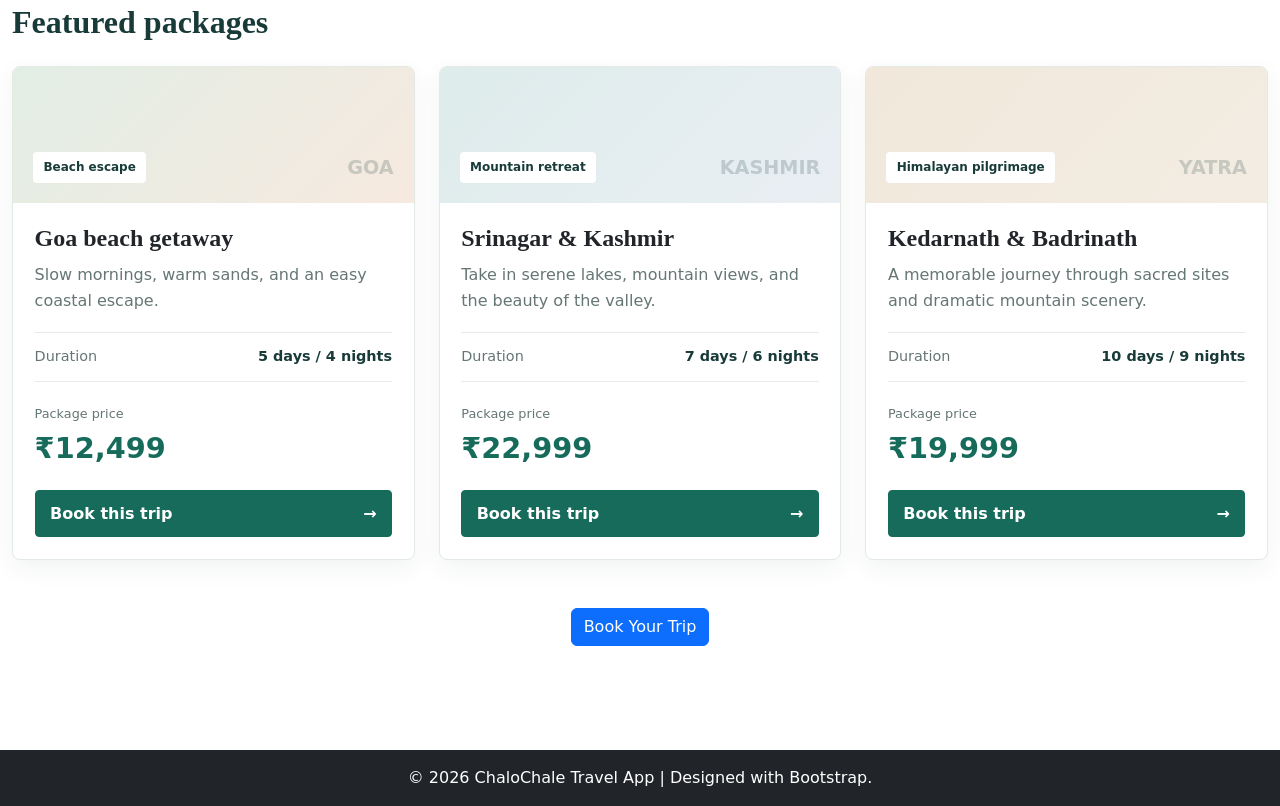
==== commit fc37b8d4: "updated" ====
--- a/index.html
+++ b/index.html
@@ -18,7 +18,7 @@
       <div class="row">
         <div class="col-md-12">
           <!-- navbar start -->
-          <nav class="navbar navbar-expand-lg navbar-dark bg-dark">
+          <!-- <nav class="navbar navbar-expand-lg navbar-dark bg-dark">
             <div class="container-fluid">
               <button
                 class="navbar-toggler"
@@ -88,7 +88,60 @@
                 </form>
               </div>
             </div>
+          </nav> -->
+
+          <nav class="navbar navbar-expand-lg navbar-dark bg-dark">
+            <div class="container-fluid">
+              <button
+                class="navbar-toggler"
+                type="button"
+                data-bs-toggle="collapse"
+                data-bs-target="#navbarTogglerDemo03"
+                aria-controls="navbarTogglerDemo03"
+                aria-expanded="false"
+                aria-label="Toggle navigation"
+              >
+                <span class="navbar-toggler-icon"></span>
+              </button>
+
+              <a class="navbar-brand text-primary" href="#">ChaloChale</a>
+
+              <div class="collapse navbar-collapse" id="navbarTogglerDemo03">
+                <ul class="navbar-nav me-auto mb-2 mb-lg-0">
+                  <li class="nav-item">
+                    <a class="nav-link text-white" href="index.html">Home</a>
+                  </li>
+                  <li class="nav-item">
+                    <a class="nav-link text-white" href="destinations.html"
+                      >Destination</a
+                    >
+                  </li>
+                  <li class="nav-item">
+                    <a class="nav-link text-white" href="packages.html"
+                      >Packages</a
+                    >
+                  </li>
+                  <li class="nav-item">
+                    <a class="nav-link text-white" href="booking.html"
+                      >Booking</a
+                    >
+                  </li>
+                  <li class="nav-item">
+                    <a class="nav-link text-white" href="conatct.html"
+                      >Contact</a
+                    >
+                  </li>
+                </ul>
+
+                <!-- SignUp and SignIn Buttons -->
+                <div class="d-flex gap-2">
+                  <a href="signup.html" class="btn btn-warning">SignUp</a>
+                  <a href="signin.html" class="btn btn-warning">SignIn</a>
+                </div>
+              </div>
+            </div>
           </nav>
+
           <!-- navbar ends -->
         </div>
       </div>
@@ -96,7 +149,10 @@
       <div class="row">
         <div class="col-md-12">
           <!-- carousel start -->
-          <div id="carouselExampleCaptions" class="carousel slide home-carousel">
+          <div
+            id="carouselExampleCaptions"
+            class="carousel slide home-carousel"
+          >
             <div class="carousel-indicators">
               <button
                 type="button"
@@ -130,7 +186,10 @@
                   <p class="carousel-eyebrow">Find your horizon</p>
                   <h2>Make room for wonder</h2>
                   <p>Plan your next escape with ChaloChale.</p>
-                  <a class="btn btn-light" href="destinations.html">Explore destinations <span aria-hidden="true">&rarr;</span></a>
+                  <a class="btn btn-light" href="destinations.html"
+                    >Explore destinations
+                    <span aria-hidden="true">&rarr;</span></a
+                  >
                 </div>
               </div>
               <div class="carousel-item">
@@ -143,7 +202,9 @@
                   <p class="carousel-eyebrow">Take the scenic route</p>
                   <h2>Adventure starts out there</h2>
                   <p>Find a mountain escape made for you.</p>
-                  <a class="btn btn-light" href="packages.html">View packages <span aria-hidden="true">&rarr;</span></a>
+                  <a class="btn btn-light" href="packages.html"
+                    >View packages <span aria-hidden="true">&rarr;</span></a
+                  >
                 </div>
               </div>
               <div class="carousel-item">
@@ -156,7 +217,9 @@
                   <p class="carousel-eyebrow">A new view awaits</p>
                   <h2>City lights, mountain air</h2>
                   <p>Turn your next getaway into a story worth telling.</p>
-                  <a class="btn btn-light" href="booking.html">Plan your trip <span aria-hidden="true">&rarr;</span></a>
+                  <a class="btn btn-light" href="booking.html"
+                    >Plan your trip <span aria-hidden="true">&rarr;</span></a
+                  >
                 </div>
               </div>
             </div>
@@ -242,46 +305,82 @@
           <div class="col">
             <article class="card destination-card h-100">
               <div class="destination-image-wrap">
-                <img src="./Assets/Images/Delhi.png" class="card-img-top" alt="Historic architecture in Delhi" />
+                <img
+                  src="./Assets/Images/Delhi.png"
+                  class="card-img-top"
+                  alt="Historic architecture in Delhi"
+                />
                 <span class="destination-tag">Capital city</span>
               </div>
               <div class="card-body d-flex flex-column">
                 <h3 class="card-title">Delhi</h3>
-                <p class="card-text">Mughal landmarks, lively bazaars, and layers of history around every corner.</p>
-                <a href="destinations.html" class="btn destination-button mt-auto">Explore Delhi <span aria-hidden="true">&rarr;</span></a>
+                <p class="card-text">
+                  Mughal landmarks, lively bazaars, and layers of history around
+                  every corner.
+                </p>
+                <a
+                  href="destinations.html"
+                  class="btn destination-button mt-auto"
+                  >Explore Delhi <span aria-hidden="true">&rarr;</span></a
+                >
               </div>
             </article>
           </div>
           <div class="col">
             <article class="card destination-card h-100">
               <div class="destination-image-wrap">
-                <img src="./Assets/Images/Goa.png" class="card-img-top" alt="Coastal scenery in Goa" />
+                <img
+                  src="./Assets/Images/Goa.png"
+                  class="card-img-top"
+                  alt="Coastal scenery in Goa"
+                />
                 <span class="destination-tag">Coastal retreat</span>
               </div>
               <div class="card-body d-flex flex-column">
                 <h3 class="card-title">Goa</h3>
-                <p class="card-text">Golden beaches, Portuguese heritage, and unhurried days by the sea.</p>
-                <a href="destinations.html" class="btn destination-button mt-auto">Explore Goa <span aria-hidden="true">&rarr;</span></a>
+                <p class="card-text">
+                  Golden beaches, Portuguese heritage, and unhurried days by the
+                  sea.
+                </p>
+                <a
+                  href="destinations.html"
+                  class="btn destination-button mt-auto"
+                  >Explore Goa <span aria-hidden="true">&rarr;</span></a
+                >
               </div>
             </article>
           </div>
           <div class="col">
             <article class="card destination-card h-100">
               <div class="destination-image-wrap">
-                <img src="./Assets/Images/Jaipur.png" class="card-img-top" alt="Palace architecture in Jaipur" />
+                <img
+                  src="./Assets/Images/Jaipur.png"
+                  class="card-img-top"
+                  alt="Palace architecture in Jaipur"
+                />
                 <span class="destination-tag">Royal heritage</span>
               </div>
               <div class="card-body d-flex flex-column">
                 <h3 class="card-title">Jaipur</h3>
-                <p class="card-text">Explore rose-colored streets, grand forts, and elegant palaces.</p>
-                <a href="destinations.html" class="btn destination-button mt-auto">Explore Jaipur <span aria-hidden="true">&rarr;</span></a>
+                <p class="card-text">
+                  Explore rose-colored streets, grand forts, and elegant
+                  palaces.
+                </p>
+                <a
+                  href="destinations.html"
+                  class="btn destination-button mt-auto"
+                  >Explore Jaipur <span aria-hidden="true">&rarr;</span></a
+                >
               </div>
             </article>
           </div>
         </div>
       </section>
 
-      <section class="home-content-section" aria-label="Featured travel packages">
+      <section
+        class="home-content-section"
+        aria-label="Featured travel packages"
+      >
         <div class="section-heading">
           <p class="section-eyebrow">A little inspiration</p>
           <h2 class="home-section-title">Featured packages</h2>
@@ -295,13 +394,19 @@
               </div>
               <div class="card-body d-flex flex-column">
                 <h3 class="card-title">Goa beach getaway</h3>
-                <p class="package-description">Slow mornings, warm sands, and an easy coastal escape.</p>
-                <p class="package-duration"><span>Duration</span><strong>5 days / 4 nights</strong></p>
+                <p class="package-description">
+                  Slow mornings, warm sands, and an easy coastal escape.
+                </p>
+                <p class="package-duration">
+                  <span>Duration</span><strong>5 days / 4 nights</strong>
+                </p>
                 <div class="package-price-wrap">
                   <span class="package-price-label">Package price</span>
                   <p class="package-price mb-0">₹12,499</p>
                 </div>
-                <a href="booking.html" class="btn package-button mt-auto">Book this trip <span aria-hidden="true">&rarr;</span></a>
+                <a href="booking.html" class="btn package-button mt-auto"
+                  >Book this trip <span aria-hidden="true">&rarr;</span></a
+                >
               </div>
             </article>
           </div>
@@ -313,13 +418,20 @@
               </div>
               <div class="card-body d-flex flex-column">
                 <h3 class="card-title">Srinagar &amp; Kashmir</h3>
-                <p class="package-description">Take in serene lakes, mountain views, and the beauty of the valley.</p>
-                <p class="package-duration"><span>Duration</span><strong>7 days / 6 nights</strong></p>
+                <p class="package-description">
+                  Take in serene lakes, mountain views, and the beauty of the
+                  valley.
+                </p>
+                <p class="package-duration">
+                  <span>Duration</span><strong>7 days / 6 nights</strong>
+                </p>
                 <div class="package-price-wrap">
                   <span class="package-price-label">Package price</span>
                   <p class="package-price mb-0">₹22,999</p>
                 </div>
-                <a href="booking.html" class="btn package-button mt-auto">Book this trip <span aria-hidden="true">&rarr;</span></a>
+                <a href="booking.html" class="btn package-button mt-auto"
+                  >Book this trip <span aria-hidden="true">&rarr;</span></a
+                >
               </div>
             </article>
           </div>
@@ -331,13 +443,20 @@
               </div>
               <div class="card-body d-flex flex-column">
                 <h3 class="card-title">Kedarnath &amp; Badrinath</h3>
-                <p class="package-description">A memorable journey through sacred sites and dramatic mountain scenery.</p>
-                <p class="package-duration"><span>Duration</span><strong>10 days / 9 nights</strong></p>
+                <p class="package-description">
+                  A memorable journey through sacred sites and dramatic mountain
+                  scenery.
+                </p>
+                <p class="package-duration">
+                  <span>Duration</span><strong>10 days / 9 nights</strong>
+                </p>
                 <div class="package-price-wrap">
                   <span class="package-price-label">Package price</span>
                   <p class="package-price mb-0">₹19,999</p>
                 </div>
-                <a href="booking.html" class="btn package-button mt-auto">Book this trip <span aria-hidden="true">&rarr;</span></a>
+                <a href="booking.html" class="btn package-button mt-auto"
+                  >Book this trip <span aria-hidden="true">&rarr;</span></a
+                >
               </div>
             </article>
           </div>
@@ -346,77 +465,121 @@
 
       <!-- modal for book your trip starts -->
       <div class="d-flex justify-content-center">
-      <button
-      type="button"
-      class="btn btn-primary m-5"
-      onclick="openModal()" 
-      >
-      Book Your Trip
-      </button>
+        <button type="button" class="btn btn-primary m-5" onclick="openModal()">
+          Book Your Trip
+        </button>
       </div>
 
-<dialog class="dialog" id="exampleDialog">
-  <div class="dialog-header d-flex justify-content-between align-items-center">
-  <h1 class="dialog-title mb-0">Book Your Trip</h1>
-
-  <button
-    type="button"
-    class="btn-close"
-    onclick="closeModal()"
-    aria-label="Close"
-  ></button>
-</div>
-
-  <div class="dialog-body">
-   <form class="row g-3">
-   <div class="md:col-6">
-    <label for="fullname" class="form-label">Full Name</label>
-    <input type="text" class="form-control" id="fullname">
-  </div>
-  <div class="md:col-6">
-    <label for="inputEmail4" class="form-label">Email</label>
-    <input type="email" class="form-control" id="inputEmail4">
-  </div>
-  <div class="md:col-6">
-    <label for="inputPassword4" class="form-label">Password</label>
-    <input type="password" class="form-control" id="inputPassword4">
-  </div>
-  <div class="md:col-4">
-    <label for="inputState" class="form-label">State</label>
-    <select id="inputState" class="form-control">
-      <option selected>Choose...</option>
-      <option>...</option>
-    </select>
-  </div>
-  <div class="md:col-6">
-  <label for="datepickerIconStart" class="form-label d-block">Travel Date</label>
-   <input type="date" class="form-ghost" id="datepickerIconStart" data-bs-toggle="datepicker" autocomplete="off" placeholder="Choose date…">
-</div>
-  <div class="md-col-12">
-  <label for="count">Number of people</label>
-  <input type="number" placeholder="Enter number of people">
-  </div>
-  </div>
-  
-</form>
-  
-
-  <div class="dialog-footer">
-    <button
-      type="button"
-      class="btn btn-success"
-      onclick="submitBooking()"
-    >
-      Submit Booking Request
-    </button>
-  </div>
-</dialog>
-
-  </div>
-
-<footer class="bg-dark text-white text-center py-3 mt-4">
-<p class="mb-0">&copy; 2026 ChaloChale Travel App | Designed with Bootstrap.</p>
-</footer>
+      <dialog class="dialog" id="exampleDialog">
+        <!-- Header -->
+        <div
+          class="dialog-header d-flex justify-content-between align-items-center"
+        >
+          <h5 class="dialog-title mb-0 pb-3">Book Your Trip</h5>
+
+          <button
+            type="button"
+            class="btn-close"
+            onclick="closeModal()"
+            aria-label="Close"
+          ></button>
+        </div>
+
+        <!-- Body -->
+        <div class="dialog-body">
+          <form id="bookingForm" onsubmit="submitBooking(event)">
+            <div class="row g-3">
+              <!-- Full Name -->
+              <div class="col-md-6">
+                <label for="fullname" class="form-label">Full Name</label>
+                <input
+                  type="text"
+                  class="form-control"
+                  id="fullname"
+                  placeholder="Enter your name"
+                  required
+                />
+              </div>
+
+              <!-- Email -->
+              <div class="col-md-6">
+                <label for="inputEmail4" class="form-label">Email</label>
+                <input
+                  type="email"
+                  class="form-control"
+                  id="inputEmail4"
+                  placeholder="Enter email"
+                  required
+                />
+              </div>
+
+              <!-- Destination -->
+              <div class="col-md-6">
+                <label for="destination" class="form-label">
+                  Select Destination
+                </label>
+                <select id="destination" class="form-select" required>
+                  <option value="Goa" selected>Goa</option>
+                  <option value="Manali">Manali</option>
+                  <option value="Kerala">Kerala</option>
+                  <option value="Jaipur">Jaipur</option>
+                  <option value="Kashmir">Kashmir</option>
+                </select>
+              </div>
+
+              <!-- Travel Date -->
+              <div class="col-md-6">
+                <label for="travelDate" class="form-label">Travel Date</label>
+                <input
+                  type="date"
+                  class="form-control"
+                  id="travelDate"
+                  required
+                />
+              </div>
+
+              <!-- Number of People -->
+              <div class="col-12">
+                <label for="people" class="form-label">Number of People</label>
+                <input
+                  type="number"
+                  class="form-control"
+                  id="people"
+                  placeholder="Enter number of people"
+                  min="1"
+                  required
+                />
+              </div>
+
+              <!-- Message -->
+              <div class="col-12">
+                <label for="message" class="form-label">Message</label>
+                <textarea
+                  class="form-control"
+                  id="message"
+                  rows="3"
+                  placeholder="Any special request?"
+                ></textarea>
+              </div>
+
+              <!-- Submit Button -->
+              <div class="col-12">
+                <button type="submit" class="btn btn-success">
+                  Submit Booking Request
+                </button>
+              </div>
+            </div>
+          </form>
+        </div>
+      </dialog>
+      <!-- modal for book your trip ends -->
+    </div>
+
+    <footer class="bg-dark text-white text-center py-3 mt-4">
+      <p class="mb-0">
+        &copy; 2026 ChaloChale Travel App | Designed with Bootstrap.
+      </p>
+    </footer>
 
     <script
       src="https://cdn.jsdelivr.net/npm/bootstrap@5.3.8/dist/js/bootstrap.bundle.min.js"
--- a/CSS/style.css
+++ b/CSS/style.css
@@ -531,3 +531,92 @@
 		font-size: 2.5rem;
 	}
 }
+
+.signup-page {
+	min-height: 60vh;
+	background: #f4f7f3;
+}
+
+.signin-body {
+	display: flex;
+	flex-direction: column;
+	min-height: 100vh;
+}
+
+.signin-content {
+	display: flex;
+	flex: 1;
+	flex-direction: column;
+}
+
+.signin-page {
+	display: flex;
+	flex: 1;
+	align-items: center;
+	background: #f4f7f3;
+}
+
+.signup-panel {
+	padding: 2rem;
+	border: 1px solid #e3e9e3;
+	border-radius: 8px;
+	background: #fff;
+	box-shadow: 0 12px 32px rgb(24 59 58 / 10%);
+}
+
+.signup-panel h1 {
+	color: #183b3a;
+	font-family: Georgia, "Times New Roman", serif;
+	font-size: 2rem;
+}
+
+.signup-intro {
+	color: #657674;
+}
+
+@media (max-width: 575.98px) {
+	.signup-panel {
+		padding: 1.5rem;
+	}
+}
+
+.booking-page {
+	min-height: 60vh;
+	background: #f4f7f3;
+}
+
+.booking-panel {
+	padding: 2rem;
+	border: 1px solid #e3e9e3;
+	border-radius: 8px;
+	background: #fff;
+	box-shadow: 0 12px 32px rgb(24 59 58 / 10%);
+}
+
+.booking-panel h1 {
+	color: #183b3a;
+	font-family: Georgia, "Times New Roman", serif;
+	font-size: 2.25rem;
+}
+
+.booking-eyebrow {
+	color: #176b5b;
+	font-size: 0.78rem;
+	font-weight: 700;
+	text-transform: uppercase;
+}
+
+.booking-intro,
+.booking-optional {
+	color: #657674;
+}
+
+@media (max-width: 575.98px) {
+	.booking-panel {
+		padding: 1.35rem;
+	}
+
+	.booking-panel h1 {
+		font-size: 1.9rem;
+	}
+}
